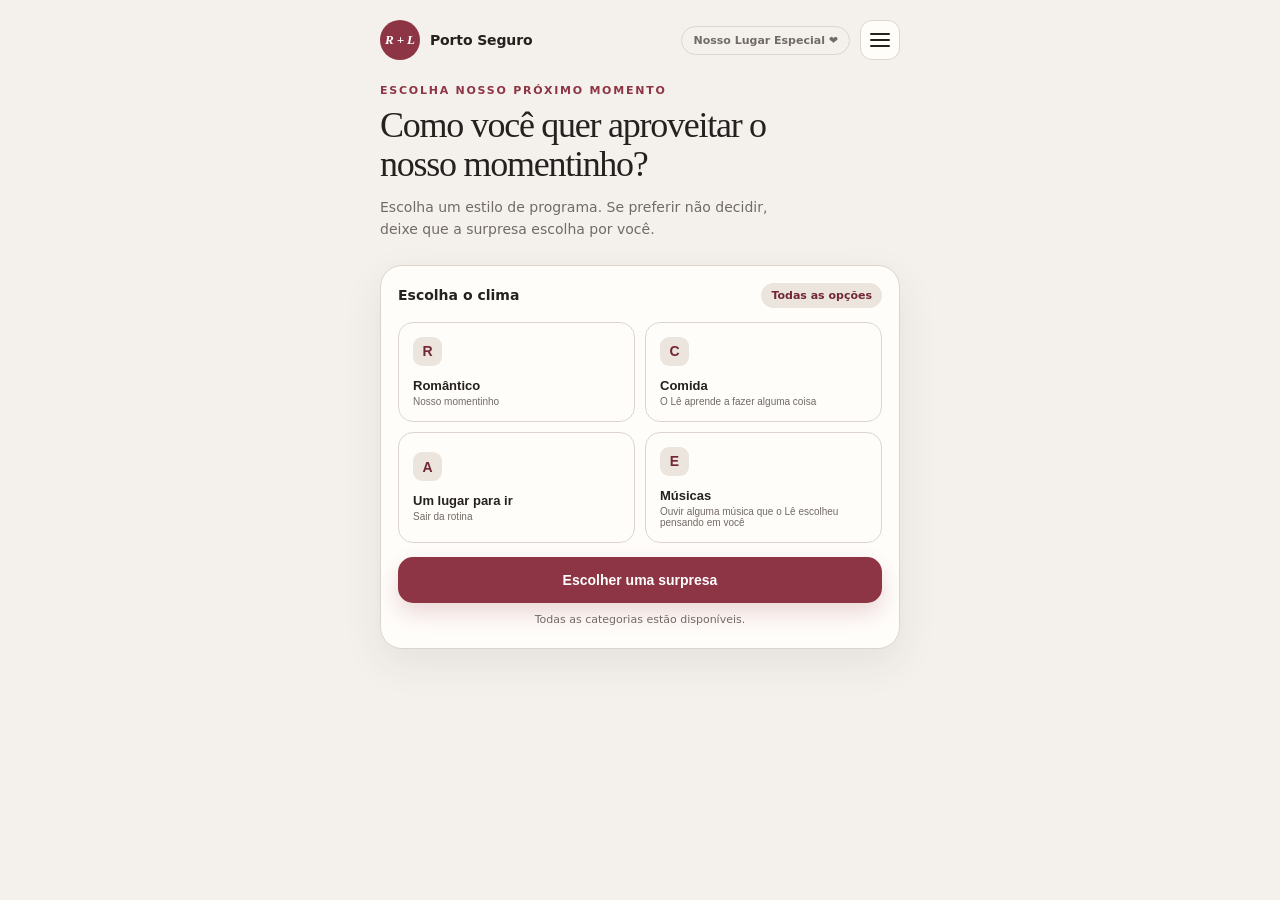
==== index.html @ 60aa99c2 "Branch de arquivos" ====
<!DOCTYPE html>
<html lang="pt-BR">
<head>
    <meta charset="UTF-8">
    <meta name="viewport" content="width=device-width, initial-scale=1.0">
    <meta name="theme-color" content="#8d3544">

    <title>Porto Seguro | Escolha de encontro</title>

    <link rel="stylesheet" href="CSS/style.css">
</head>
<body>
    <main id="date-picker-app" class="date-app">
        <div class="shell">
            <header class="topbar">
                <div class="brand">
                    <span class="brand-mark" aria-hidden="true">R + L</span>
                    <span>Porto Seguro</span>
                </div>

                <div class="topbar-actions">
                    <span class="step">Nosso Lugar Especial ❤️</span>
                    <button id="menu-btn" type="button" class="menu-btn" aria-label="Menu" aria-expanded="false" aria-controls="menu-panel">
                        <span class="menu-icon" aria-hidden="true"></span>
                    </button>
                </div>
            </header>

            <div id="menu-panel" class="menu-panel" role="menu" aria-label="Opções do menu" hidden>
                <div class="menu-backdrop" aria-hidden="true"></div>
                <div class="menu-content">
                    <div class="menu-header">
                        <span class="menu-title">Menu</span>
                        <button id="close-menu" type="button" class="menu-close" aria-label="Fechar menu"></button>
                    </div>
                    <div class="menu-items">
                        <button id="profile-photo-btn" type="button" class="menu-item" role="menuitem">
                            <span class="menu-item-icon" aria-hidden="true">📷</span>
                            <span>Adicionar foto de perfil</span>
                        </button>
                        <button id="default-photo-btn" type="button" class="menu-item" role="menuitem">
                            <span class="menu-item-icon" aria-hidden="true">✨</span>
                            <span>Usar foto padrão</span>
                        </button>
                        <a href="historico.html" id="history-btn" class="menu-item" role="menuitem">
                            <span class="menu-item-icon" aria-hidden="true">📜</span>
                            <span>Histórico</span>
                        </a>
                    </div>
                </div>
            </div>

            <section class="intro">
                <p class="eyebrow">Escolha nosso Próximo Momento</p>

                <h1>Como você quer aproveitar o nosso momentinho?</h1>

                <p class="intro-copy">
                    Escolha um estilo de programa. Se preferir não decidir,
                    deixe que a surpresa escolha por você.
                </p>
            </section>

            <section class="panel" aria-labelledby="category-title">
                <div class="panel-head">
                    <h2 id="category-title" class="panel-title">
                        Escolha o clima
                    </h2>

                    <span id="selected-label" class="selected-label">
                        Todas as opções
                    </span>
                </div>

                <div class="category-grid">
                    <button
                        type="button"
                        class="choice"
                        data-cat="Romântico"
                        aria-pressed="false"
                    >
                        <span class="choice-icon" aria-hidden="true">R</span>
                        <span class="choice-name">Romântico</span>
                        <span class="choice-note">Nosso momentinho</span>
                    </button>

                    <button
                        type="button"
                        class="choice"
                        data-cat="Comida"
                        aria-pressed="false"
                    >
                        <span class="choice-icon" aria-hidden="true">C</span>
                        <span class="choice-name">Comida</span>
                        <span class="choice-note">O Lê aprende a fazer alguma coisa</span>
                    </button>

                    <button
                        type="button"
                        class="choice"
                        data-cat="Um lugar para ir"
                        aria-pressed="false"
                    >
                        <span class="choice-icon" aria-hidden="true">A</span>
                        <span class="choice-name">Um lugar para ir</span>
                        <span class="choice-note">Sair da rotina</span>
                    </button>

                    <button
                        type="button"
                        class="choice"
                        data-cat="Músicas"
                        aria-pressed="false"
                    >
                        <span class="choice-icon" aria-hidden="true">E</span>
                        <span class="choice-name">Músicas</span>
                        <span class="choice-note">Ouvir alguma música que o Lê escolheu pensando em você</span>
                    </button>
                </div>

                <button id="surprise" type="button" class="primary">
                    Escolher uma surpresa
                </button>

                <p id="status" class="status" aria-live="polite"></p>
            </section>

            <section id="result" class="result" aria-live="polite">
                <div class="result-header">
                    <p class="result-kicker">Que tal esse(a) ?</p>
                    <button id="collapse-result" type="button" class="collapse-btn" aria-label="Recolher resultado" title="Recolher">
                        Fechar
                    </button>
                </div>

                <div class="result-main">
                    <div
                        id="result-icon"
                        class="result-icon"
                        aria-hidden="true"
                    ></div>

                    <div>
                        <h2 id="result-title"></h2>
                        <p id="result-description" class="description"></p>
                    </div>
                </div>

                <div class="meta">
                    <div class="meta-item">
                        <span class="meta-label">Duração</span>
                        <span id="result-time" class="meta-value"></span>
                    </div>

                    <div id="result-meta-right" class="meta-item">
                        <span id="result-cost-label" class="meta-label">Estimativa</span>
                        <span id="result-cost" class="meta-value"></span>
                        <a id="result-link" class="result-link" href="#" target="_blank" rel="noopener noreferrer" style="display: none;"></a>
                    </div>
                </div>

                <div id="result-actions" class="result-actions" style="display: none;">
                    <button id="mark-btn" type="button" class="mark-btn"></button>
                </div>

                <button id="again" type="button" class="again">
                    Quero ver outra opção
                </button>
            </section>
        </div>
    </main>

    <script src="JS/script.js"></script>
</body>
</html>
---- CSS/style.css ----
/* ==========================================================
   1. CORES E CONFIGURAÇÕES GERAIS
   ========================================================== */

:root {
    --bg: #f4f1ed;
    --surface: #fffdfa;
    --surface-2: #ebe5de;
    --text: #24211f;
    --muted: #716a65;
    --line: #ddd5cd;
    --accent: #8d3544;
    --accent-dark: #712735;
    --accent-soft: #f1dfe2;
    --shadow: 0 14px 40px rgba(52, 39, 35, 0.08);
}

* {
    box-sizing: border-box;
}

html {
    scroll-behavior: smooth;
}

body {
    min-width: 320px;
    margin: 0;
    background: var(--bg);
    color: var(--text);
    font-family: Inter, ui-sans-serif, system-ui, -apple-system,
        BlinkMacSystemFont, "Segoe UI", sans-serif;
}

/* ==========================================================
   2. ESTRUTURA PRINCIPAL
   ========================================================== */

.date-app {
    width: 100%;
    min-height: 100vh;
    padding: 18px;
}

.shell {
    width: 100%;
    max-width: 520px;
    margin: 0 auto;
}

/* ==========================================================
   3. CABEÇALHO
   ========================================================== */

.topbar {
    display: flex;
    align-items: center;
    justify-content: space-between;
    margin: 2px 0 24px;
}

.brand {
    display: flex;
    align-items: center;
    gap: 10px;
    font-size: 14px;
    font-weight: 750;
    letter-spacing: -0.01em;
}

.brand-mark {
    display: grid;
    width: 40px;
    height: 40px;
    place-items: center;
    border-radius: 50%;
    background: var(--accent);
    color: #ffffff;
    font-family: Georgia, serif;
    font-size: 13px;
    font-style: italic;
    overflow: hidden;
}

.topbar-actions {
    display: flex;
    align-items: center;
    gap: 10px;
}

.step {
    padding: 7px 11px;
    border: 1px solid var(--line);
    border-radius: 999px;
    color: var(--muted);
    font-size: 11px;
    font-weight: 700;
}

/* ==========================================================
   3.5. MENU HAMBÚRGUER
   ========================================================== */

.menu-btn {
    display: grid;
    width: 40px;
    height: 40px;
    place-items: center;
    border: 1px solid var(--line);
    border-radius: 12px;
    background: var(--surface);
    cursor: pointer;
    transition: border-color 0.16s ease, background 0.16s ease;
}

.menu-btn:hover {
    border-color: #bfaeb0;
    background: #ffffff;
}

.menu-btn:active {
    transform: scale(0.97);
}

.menu-icon {
    position: relative;
    width: 20px;
    height: 2px;
    background: var(--text);
    border-radius: 2px;
    transition: background 0.16s ease;
}

.menu-icon::before,
.menu-icon::after {
    content: "";
    position: absolute;
    left: 0;
    width: 100%;
    height: 2px;
    background: var(--text);
    border-radius: 2px;
    transition: transform 0.2s ease, top 0.2s ease, bottom 0.2s ease;
}

.menu-icon::before {
    top: -6px;
}

.menu-icon::after {
    bottom: -6px;
}

.menu-btn[aria-expanded="true"] .menu-icon {
    background: transparent;
}

.menu-btn[aria-expanded="true"] .menu-icon::before {
    top: 0;
    transform: rotate(45deg);
}

.menu-btn[aria-expanded="true"] .menu-icon::after {
    bottom: 0;
    transform: rotate(-45deg);
}

.menu-panel {
    position: fixed;
    inset: 0;
    z-index: 1000;
    display: flex;
}

.menu-panel[hidden] {
    display: none;
}

.menu-backdrop {
    position: absolute;
    inset: 0;
    background: rgba(0, 0, 0, 0.4);
    opacity: 0;
    animation: backdrop-in 0.2s ease forwards;
}

@keyframes backdrop-in {
    to {
        opacity: 1;
    }
}

.menu-content {
    position: relative;
    margin: auto 0 auto auto;
    width: 280px;
    max-width: 85vw;
    max-height: 85vh;
    border-radius: 22px 0 0 22px;
    background: var(--surface);
    box-shadow: var(--shadow);
    overflow: hidden;
    animation: menu-in 0.25s ease-out;
}

@keyframes menu-in {
    from {
        opacity: 0;
        transform: translateX(20px);
    }
    to {
        opacity: 1;
        transform: translateX(0);
    }
}

.menu-header {
    display: flex;
    align-items: center;
    justify-content: space-between;
    padding: 16px 18px;
    border-bottom: 1px solid var(--line);
}

.menu-title {
    font-size: 16px;
    font-weight: 800;
}

.menu-close {
    position: relative;
    width: 36px;
    height: 36px;
    border: 1px solid var(--line);
    border-radius: 10px;
    background: transparent;
    cursor: pointer;
    display: grid;
    place-items: center;
    transition: border-color 0.16s ease, background 0.16s ease;
}

.menu-close:hover {
    border-color: #bfaeb0;
    background: var(--bg);
}

.menu-close::before,
.menu-close::after {
    content: "";
    position: absolute;
    width: 16px;
    height: 2px;
    background: var(--text);
    border-radius: 2px;
}

.menu-close::before {
    transform: rotate(45deg);
}

.menu-close::after {
    transform: rotate(-45deg);
}

.menu-items {
    padding: 8px;
}

.menu-item {
    display: flex;
    align-items: center;
    gap: 12px;
    width: 100%;
    padding: 14px 16px;
    border: 0;
    border-radius: 12px;
    background: transparent;
    color: var(--text);
    font-size: 14px;
    font-weight: 600;
    text-align: left;
    cursor: pointer;
    transition: background 0.16s ease;
}

.menu-item:hover {
    background: var(--bg);
}

.menu-item:active {
    background: var(--surface-2);
}

.menu-item-icon {
    font-size: 18px;
}

/* ==========================================================
   4. APRESENTAÇÃO
   ========================================================== */

.intro {
    margin-bottom: 24px;
}

.eyebrow {
    margin: 0 0 9px;
    color: var(--accent);
    font-size: 11px;
    font-weight: 800;
    letter-spacing: 0.16em;
    text-transform: uppercase;
}

h1 {
    max-width: 430px;
    margin: 0;
    font-family: Georgia, "Times New Roman", serif;
    font-size: 36px;
    font-weight: 500;
    line-height: 1.08;
    letter-spacing: -0.035em;
}

.intro-copy {
    max-width: 420px;
    margin: 12px 0 0;
    color: var(--muted);
    font-size: 14px;
    line-height: 1.6;
}

/* ==========================================================
   5. PAINEL DE CATEGORIAS
   ========================================================== */

.panel {
    padding: 17px;
    border: 1px solid var(--line);
    border-radius: 22px;
    background: var(--surface);
    box-shadow: var(--shadow);
}

.panel-head {
    display: flex;
    align-items: center;
    justify-content: space-between;
    gap: 12px;
    margin-bottom: 14px;
}

.panel-title {
    margin: 0;
    font-size: 14px;
    font-weight: 800;
}

.selected-label {
    max-width: 150px;
    overflow: hidden;
    padding: 6px 10px;
    border-radius: 999px;
    background: var(--surface-2);
    color: var(--accent-dark);
    font-size: 11px;
    font-weight: 750;
    text-overflow: ellipsis;
    white-space: nowrap;
}

.category-grid {
    display: grid;
    grid-template-columns: repeat(2, minmax(0, 1fr));
    gap: 10px;
}

/* ==========================================================
   6. BOTÕES DE CATEGORIA
   ========================================================== */

.choice {
    position: relative;
    min-height: 90px;
    padding: 14px;
    border: 1px solid var(--line);
    border-radius: 15px;
    background: transparent;
    color: var(--text);
    text-align: left;
    cursor: pointer;
    transition:
        border-color 0.16s ease,
        background 0.16s ease,
        transform 0.16s ease,
        box-shadow 0.16s ease;
}

.choice:hover {
    border-color: #bfaeb0;
    background: #ffffff;
}

.choice:active {
    transform: scale(0.98);
}

.choice.active {
    border-color: var(--accent);
    background: var(--accent-soft);
    box-shadow: inset 0 0 0 1px var(--accent);
}

.choice-icon {
    display: grid;
    width: 29px;
    height: 29px;
    margin-bottom: 12px;
    place-items: center;
    border-radius: 9px;
    background: var(--surface-2);
    color: var(--accent-dark);
    font-size: 14px;
    font-weight: 800;
}

.choice.active .choice-icon {
    background: var(--accent);
    color: #ffffff;
}

.choice-name {
    display: block;
    font-size: 13px;
    font-weight: 800;
}

.choice-note {
    display: block;
    margin-top: 3px;
    color: var(--muted);
    font-size: 10px;
}

/* ==========================================================
   7. BOTÕES DE AÇÃO
   ========================================================== */

.primary {
    width: 100%;
    margin-top: 14px;
    padding: 15px 18px;
    border: 0;
    border-radius: 15px;
    background: var(--accent);
    color: #ffffff;
    font-size: 14px;
    font-weight: 800;
    cursor: pointer;
    box-shadow: 0 10px 22px rgba(141, 53, 68, 0.19);
    transition: background 0.16s ease, transform 0.16s ease;
}

.primary:hover {
    background: var(--accent-dark);
}

.primary:active {
    transform: scale(0.985);
}

button:focus-visible {
    outline: 3px solid rgba(141, 53, 68, 0.25);
    outline-offset: 3px;
}

.status {
    min-height: 18px;
    margin: 10px 0 0;
    color: var(--muted);
    font-size: 11px;
    text-align: center;
}

/* ==========================================================
   8. RESULTADO DO SORTEIO
   ========================================================== */

.result {
    display: none;
    margin-top: 14px;
    padding: 20px;
    border: 1px solid var(--line);
    border-radius: 22px;
    background: var(--surface);
    box-shadow: var(--shadow);
}

.result.show {
    display: block;
    animation: result-in 0.28s ease-out;
}

.result-header {
    display: flex;
    align-items: center;
    justify-content: space-between;
    margin-bottom: 14px;
}

.result-kicker {
    margin: 0;
    color: var(--accent);
    font-size: 10px;
    font-weight: 850;
    letter-spacing: 0.15em;
    text-transform: uppercase;
}

.collapse-btn {
    display: inline-flex;
    align-items: center;
    justify-content: center;
    padding: 8px 14px;
    border: 1px solid var(--line);
    border-radius: 10px;
    background: transparent;
    color: var(--text);
    font-size: 12px;
    font-weight: 700;
    cursor: pointer;
    transition: border-color 0.16s ease, background 0.16s ease, transform 0.16s ease;
}

.collapse-btn:hover {
    border-color: #bfaeb0;
    background: var(--bg);
}

.collapse-btn:active {
    transform: scale(0.95);
}

.result-main {
    display: flex;
    align-items: flex-start;
    gap: 14px;
}

.result-icon {
    display: grid;
    flex: 0 0 46px;
    width: 46px;
    height: 46px;
    place-items: center;
    border-radius: 14px;
    background: var(--accent-soft);
    font-size: 23px;
}

.result h2 {
    margin: 0;
    font-family: Georgia, "Times New Roman", serif;
    font-size: 25px;
    font-weight: 500;
    line-height: 1.15;
    letter-spacing: -0.02em;
}

.description {
    margin: 8px 0 0;
    color: var(--muted);
    font-size: 13px;
    line-height: 1.6;
}

.meta {
    display: grid;
    grid-template-columns: 1fr 1fr;
    gap: 9px;
    margin-top: 18px;
    padding-top: 15px;
    border-top: 1px solid var(--line);
}

.meta-item {
    padding: 10px 11px;
    border-radius: 12px;
    background: var(--bg);
}

.meta-label {
    display: block;
    margin-bottom: 3px;
    color: var(--muted);
    font-size: 9px;
    font-weight: 750;
    letter-spacing: 0.1em;
    text-transform: uppercase;
}

.meta-value {
    font-size: 12px;
    font-weight: 800;
}

.result-link {
    display: inline-flex;
    align-items: center;
    gap: 8px;
    width: 100%;
    justify-content: center;
    padding: 12px 16px;
    border: 1px solid var(--accent);
    border-radius: 12px;
    background: var(--accent-soft);
    color: var(--accent-dark);
    font-size: 13px;
    font-weight: 700;
    text-decoration: none;
    transition: background 0.16s ease, border-color 0.16s ease, transform 0.16s ease;
}

.result-link:hover {
    background: var(--accent);
    color: #ffffff;
    border-color: var(--accent-dark);
    transform: translateY(-1px);
}

.result-link:active {
    transform: translateY(0);
}

.again {
    width: 100%;
    margin-top: 13px;
    padding: 12px;
    border: 1px solid var(--line);
    border-radius: 13px;
    background: transparent;
    color: var(--text);
    font-size: 12px;
    font-weight: 800;
    cursor: pointer;
}

.again:hover {
    background: var(--bg);
}

/* ==========================================================
   8.5. BOTÃO MARCAR
   ========================================================== */

.result-actions {
    margin-top: 14px;
    padding-top: 14px;
    border-top: 1px solid var(--line);
}

.mark-btn {
    width: 100%;
    padding: 14px 18px;
    border: 1px solid var(--accent);
    border-radius: 13px;
    background: var(--accent-soft);
    color: var(--accent-dark);
    font-size: 13px;
    font-weight: 800;
    cursor: pointer;
    transition: background 0.16s ease, border-color 0.16s ease, color 0.16s ease, transform 0.16s ease;
}

.mark-btn:hover {
    background: var(--accent);
    color: #ffffff;
    border-color: var(--accent-dark);
    transform: translateY(-1px);
}

.mark-btn:active {
    transform: translateY(0);
}

.mark-btn.marked {
    background: var(--surface-2);
    border-color: var(--line);
    color: var(--muted);
}

.mark-btn.marked:hover {
    background: var(--bg);
    border-color: #bfaeb0;
    color: var(--text);
}

@keyframes result-in {
    from {
        opacity: 0;
        transform: translateY(8px);
    }

    to {
        opacity: 1;
        transform: translateY(0);
    }
}

/* ==========================================================
   9. AJUSTES PARA TELAS PEQUENAS
   ========================================================== */

@media (max-width: 380px) {
    .date-app {
        padding: 14px;
    }

    h1 {
        font-size: 31px;
    }

    .panel {
        padding: 14px;
    }

    .choice {
        min-height: 100px;
        padding: 12px;
    }
}

@media (max-width: 480px) {
    .choice {
        min-height: 100px;
        padding: 14px;
    }

    .choice-name {
        font-size: 12px;
        line-height: 1.3;
    }

    .choice-note {
        font-size: 9px;
        line-height: 1.3;
    }
}

/* ==========================================================
   10. MENU RESPONSIVO (MOBILE)
   ========================================================== */

@media (max-width: 480px) {
    .menu-content {
        width: 100%;
        max-width: 100%;
        max-height: 100%;
        border-radius: 0;
        margin: 0;
        animation: menu-in-mobile 0.3s ease-out;
    }

    @keyframes menu-in-mobile {
        from {
            opacity: 0;
            transform: translateY(100%);
        }
        to {
            opacity: 1;
            transform: translateY(0);
        }
    }

    .menu-header {
        padding: 14px 16px;
    }

    .menu-title {
        font-size: 18px;
    }

    .menu-close {
        width: 40px;
        height: 40px;
    }

    .menu-item {
        padding: 18px 16px;
        font-size: 16px;
    }

    .menu-item-icon {
        font-size: 22px;
    }
}

/* Landscape mobile - keep side panel but smaller */
@media (max-width: 600px) and (orientation: landscape) {
    .menu-content {
        width: 240px;
        max-width: 50vw;
        border-radius: 22px 0 0 22px;
        margin: auto 0 auto auto;
        animation: menu-in 0.25s ease-out;
    }
}

/* ==========================================================
   10. MODO ESCURO AUTOMÁTICO
   ========================================================== */

@media (prefers-color-scheme: dark) {
    :root {
        --bg: #171514;
        --surface: #211e1d;
        --surface-2: #312c2a;
        --text: #f3efeb;
        --muted: #b9afaa;
        --line: #403a37;
        --accent: #c56d7c;
        --accent-dark: #dd8795;
        --accent-soft: #43282e;
        --shadow: 0 16px 44px rgba(0, 0, 0, 0.24);
    }

    .choice:hover {
        border-color: #746661;
        background: #282321;
    }

    .primary {
        color: #211518;
    }

    .menu-btn:hover {
        border-color: #746661;
        background: #282321;
    }

    .menu-close:hover {
        border-color: #746661;
        background: #282321;
    }

    .collapse-btn:hover {
        border-color: #746661;
        background: #282321;
    }

    .menu-item:hover {
        background: #282321;
    }

    .menu-item:active {
        background: #312c2a;
    }

    .collapse-btn:hover {
        border-color: #746661;
        background: #282321;
    }

    .collapse-btn:active {
        background: #312c2a;
    }

    .result-link:hover {
        background: var(--accent);
        color: #ffffff;
        border-color: var(--accent-dark);
    }

    .result-link:active {
        transform: translateY(0);
    }

    .mark-btn:hover {
        background: var(--accent);
        color: #ffffff;
        border-color: var(--accent-dark);
    }

    .mark-btn:active {
        transform: translateY(0);
    }

    .mark-btn.marked {
        background: var(--surface-2);
        border-color: var(--line);
        color: var(--muted);
    }

    .mark-btn.marked:hover {
        background: var(--bg);
        border-color: #746661;
        color: var(--text);
    }
}
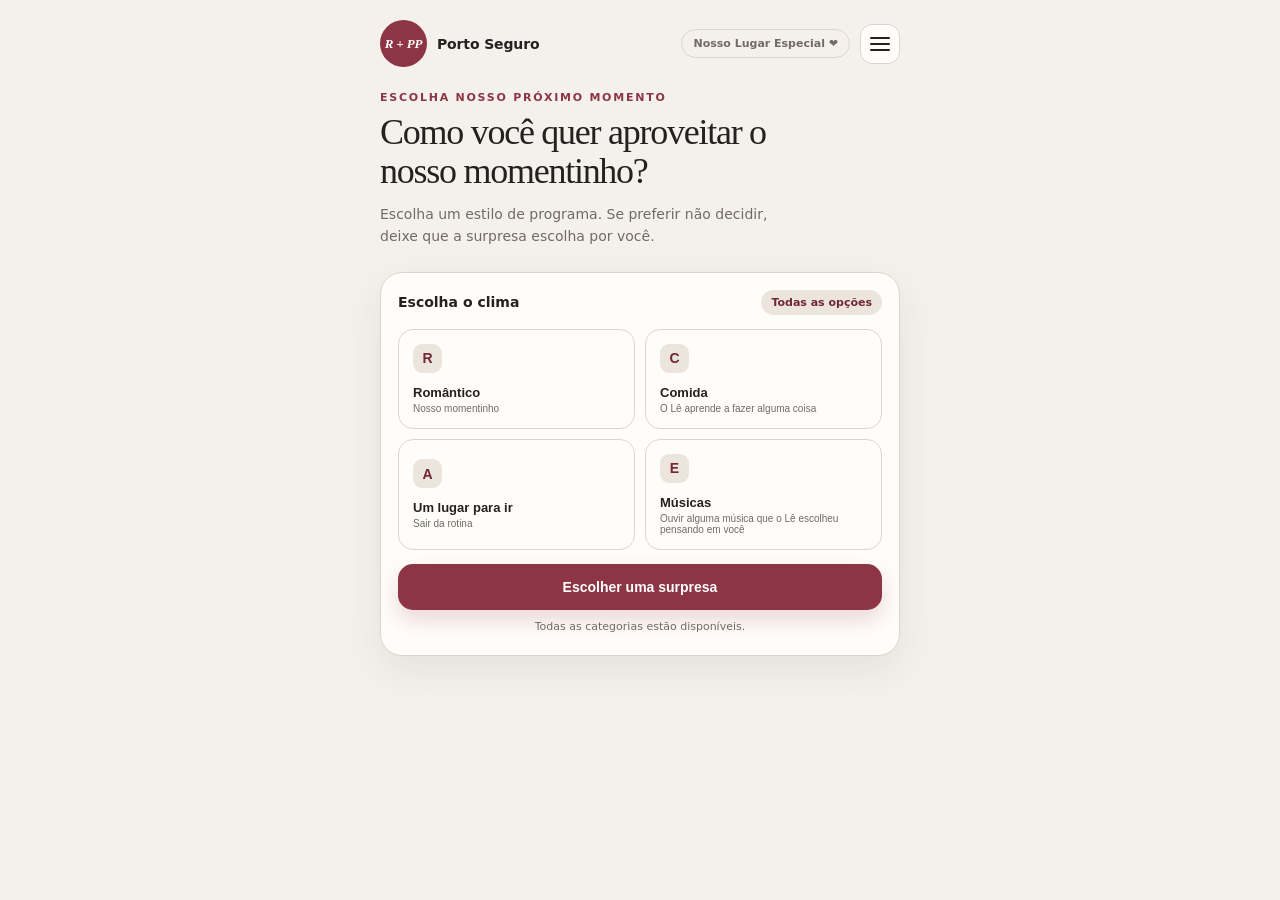
==== commit b9d33acb: "Feito Modificações e Criações dos seguintes arquivos: 	new file:   CSS/Sobre.css 	modified:   CSS/st" ====
--- a/index.html
+++ b/index.html
@@ -4,8 +4,11 @@
     <meta charset="UTF-8">
     <meta name="viewport" content="width=device-width, initial-scale=1.0">
     <meta name="theme-color" content="#8d3544">
+    <meta name="theme-color" media="(prefers-color-scheme: dark)" content="#171514">
+    <meta name="color-scheme" content="light dark">
+    <meta http-equiv="Content-Security-Policy" content="default-src 'self'; script-src 'self' 'unsafe-inline'; style-src 'self' 'unsafe-inline'; img-src 'self' data:; connect-src 'self' https://leandromachado-tec.github.io;">
 
-    <title>Porto Seguro | Escolha de encontro</title>
+    <title>Porto Seguro | Nosso Lugar </title>
 
     <link rel="stylesheet" href="CSS/style.css">
 </head>
@@ -14,7 +17,7 @@
         <div class="shell">
             <header class="topbar">
                 <div class="brand">
-                    <span class="brand-mark" aria-hidden="true">R + L</span>
+                    <span class="brand-mark" aria-hidden="true">R + PP</span>
                     <span>Porto Seguro</span>
                 </div>
 
@@ -46,7 +49,12 @@
                             <span class="menu-item-icon" aria-hidden="true">📜</span>
                             <span>Histórico</span>
                         </a>
+                        <a href="UTILS/Sobre.html" id="about-btn" class="menu-item" role="menuitem">
+                            <span class="menu-item-icon" aria-hidden="true">🌹</span>
+                            <span>Sobre</span>
+                        </a>
                     </div>
+                    <p class="menu-footer">Eu te amo, minha Rosa Azul ❤️</p>
                 </div>
             </div>
 
@@ -153,7 +161,7 @@
                     </div>
 
                     <div id="result-meta-right" class="meta-item">
-                        <span id="result-cost-label" class="meta-label">Estimativa</span>
+                        <span id="result-cost-label" class="meta-label">Preço</span>
                         <span id="result-cost" class="meta-value"></span>
                         <a id="result-link" class="result-link" href="#" target="_blank" rel="noopener noreferrer" style="display: none;"></a>
                     </div>
--- a/CSS/style.css
+++ b/CSS/style.css
@@ -3,6 +3,7 @@
    ========================================================== */
 
 :root {
+    color-scheme: light dark;
     --bg: #f4f1ed;
     --surface: #fffdfa;
     --surface-2: #ebe5de;
@@ -70,8 +71,8 @@
 
 .brand-mark {
     display: grid;
-    width: 40px;
-    height: 40px;
+    width: 47px;
+    height: 47px;
     place-items: center;
     border-radius: 50%;
     background: var(--accent);
@@ -109,6 +110,7 @@
     border: 1px solid var(--line);
     border-radius: 12px;
     background: var(--surface);
+    color: var(--text);
     cursor: pointer;
     transition: border-color 0.16s ease, background 0.16s ease;
 }
@@ -126,7 +128,7 @@
     position: relative;
     width: 20px;
     height: 2px;
-    background: var(--text);
+    background: currentColor;
     border-radius: 2px;
     transition: background 0.16s ease;
 }
@@ -138,7 +140,7 @@
     left: 0;
     width: 100%;
     height: 2px;
-    background: var(--text);
+    background: currentColor;
     border-radius: 2px;
     transition: transform 0.2s ease, top 0.2s ease, bottom 0.2s ease;
 }
@@ -179,9 +181,11 @@
 .menu-backdrop {
     position: absolute;
     inset: 0;
-    background: rgba(0, 0, 0, 0.4);
+    background: rgba(36, 24, 27, 0.42);
+    backdrop-filter: blur(3px);
+    -webkit-backdrop-filter: blur(3px);
     opacity: 0;
-    animation: backdrop-in 0.2s ease forwards;
+    animation: backdrop-in 0.24s ease forwards;
 }
 
 @keyframes backdrop-in {
@@ -192,21 +196,25 @@
 
 .menu-content {
     position: relative;
+    display: flex;
+    flex-direction: column;
     margin: auto 0 auto auto;
-    width: 280px;
+    width: 300px;
     max-width: 85vw;
-    max-height: 85vh;
-    border-radius: 22px 0 0 22px;
+    max-height: 88vh;
+    border: 1px solid var(--line);
+    border-right: 0;
+    border-radius: 24px 0 0 24px;
     background: var(--surface);
-    box-shadow: var(--shadow);
+    box-shadow: -18px 0 48px rgba(52, 39, 35, 0.16);
     overflow: hidden;
-    animation: menu-in 0.25s ease-out;
+    animation: menu-in 0.32s cubic-bezier(0.22, 1, 0.36, 1);
 }
 
 @keyframes menu-in {
     from {
         opacity: 0;
-        transform: translateX(20px);
+        transform: translateX(100%);
     }
     to {
         opacity: 1;
@@ -215,43 +223,72 @@
 }
 
 .menu-header {
+    position: relative;
     display: flex;
     align-items: center;
     justify-content: space-between;
-    padding: 16px 18px;
+    padding: 18px 18px 16px;
     border-bottom: 1px solid var(--line);
+    background: linear-gradient(135deg, var(--accent-soft), transparent 70%);
+}
+
+.menu-header::after {
+    content: "";
+    position: absolute;
+    left: 18px;
+    bottom: -1px;
+    width: 42px;
+    height: 2px;
+    border-radius: 2px;
+    background: var(--accent);
 }
 
 .menu-title {
-    font-size: 16px;
+    display: flex;
+    flex-direction: column;
+    gap: 2px;
+    font-size: 17px;
     font-weight: 800;
+    letter-spacing: -0.01em;
+}
+
+.menu-title::after {
+    content: "Porto Seguro";
+    color: var(--muted);
+    font-size: 11px;
+    font-weight: 600;
+    letter-spacing: 0.02em;
 }
 
 .menu-close {
     position: relative;
     width: 36px;
     height: 36px;
+    flex: 0 0 auto;
     border: 1px solid var(--line);
-    border-radius: 10px;
-    background: transparent;
+    border-radius: 50%;
+    background: var(--surface);
+    color: var(--text);
     cursor: pointer;
     display: grid;
     place-items: center;
-    transition: border-color 0.16s ease, background 0.16s ease;
+    transition: border-color 0.16s ease, background 0.16s ease,
+        transform 0.16s ease;
 }
 
 .menu-close:hover {
-    border-color: #bfaeb0;
-    background: var(--bg);
+    border-color: var(--accent);
+    background: var(--accent-soft);
+    transform: rotate(90deg);
 }
 
 .menu-close::before,
 .menu-close::after {
     content: "";
     position: absolute;
-    width: 16px;
+    width: 14px;
     height: 2px;
-    background: var(--text);
+    background: currentColor;
     border-radius: 2px;
 }
 
@@ -264,36 +301,68 @@
 }
 
 .menu-items {
-    padding: 8px;
+    display: flex;
+    flex-direction: column;
+    gap: 4px;
+    padding: 12px;
+    overflow-y: auto;
 }
 
 .menu-item {
     display: flex;
     align-items: center;
-    gap: 12px;
+    gap: 14px;
     width: 100%;
-    padding: 14px 16px;
-    border: 0;
-    border-radius: 12px;
+    padding: 12px 14px;
+    border: 1px solid transparent;
+    border-radius: 14px;
     background: transparent;
     color: var(--text);
     font-size: 14px;
     font-weight: 600;
     text-align: left;
+    text-decoration: none;
     cursor: pointer;
-    transition: background 0.16s ease;
+    transition: background 0.18s ease, border-color 0.18s ease,
+        transform 0.18s ease;
 }
 
 .menu-item:hover {
+    border-color: var(--line);
     background: var(--bg);
+    transform: translateX(3px);
 }
 
 .menu-item:active {
     background: var(--surface-2);
+    transform: translateX(1px);
 }
 
 .menu-item-icon {
+    display: grid;
+    width: 38px;
+    height: 38px;
+    flex: 0 0 auto;
+    place-items: center;
+    border-radius: 12px;
+    background: var(--accent-soft);
     font-size: 18px;
+    transition: transform 0.18s ease;
+}
+
+.menu-item:hover .menu-item-icon {
+    transform: scale(1.08);
+}
+
+.menu-footer {
+    margin-top: auto;
+    padding: 14px 18px;
+    border-top: 1px solid var(--line);
+    color: var(--muted);
+    font-size: 11px;
+    font-weight: 600;
+    text-align: center;
+    letter-spacing: 0.02em;
 }
 
 /* ==========================================================
@@ -757,24 +826,25 @@
         width: 100%;
         max-width: 100%;
         max-height: 100%;
+        border: 0;
         border-radius: 0;
         margin: 0;
-        animation: menu-in-mobile 0.3s ease-out;
+        animation: menu-in-mobile 0.32s cubic-bezier(0.22, 1, 0.36, 1);
     }
 
     @keyframes menu-in-mobile {
         from {
             opacity: 0;
-            transform: translateY(100%);
+            transform: translateX(100%);
         }
         to {
             opacity: 1;
-            transform: translateY(0);
+            transform: translateX(0);
         }
     }
 
     .menu-header {
-        padding: 14px 16px;
+        padding: 16px 16px 14px;
     }
 
     .menu-title {
@@ -787,12 +857,14 @@
     }
 
     .menu-item {
-        padding: 18px 16px;
+        padding: 16px 14px;
         font-size: 16px;
     }
 
     .menu-item-icon {
-        font-size: 22px;
+        width: 42px;
+        height: 42px;
+        font-size: 20px;
     }
 }
 
@@ -813,6 +885,7 @@
 
 @media (prefers-color-scheme: dark) {
     :root {
+        color-scheme: dark;
         --bg: #171514;
         --surface: #211e1d;
         --surface-2: #312c2a;
@@ -834,6 +907,13 @@
         color: #211518;
     }
 
+    .menu-btn,
+    .menu-close {
+        border-color: #5a524e;
+        background: #2b2725;
+        color: #f3efeb;
+    }
+
     .menu-btn:hover {
         border-color: #746661;
         background: #282321;
